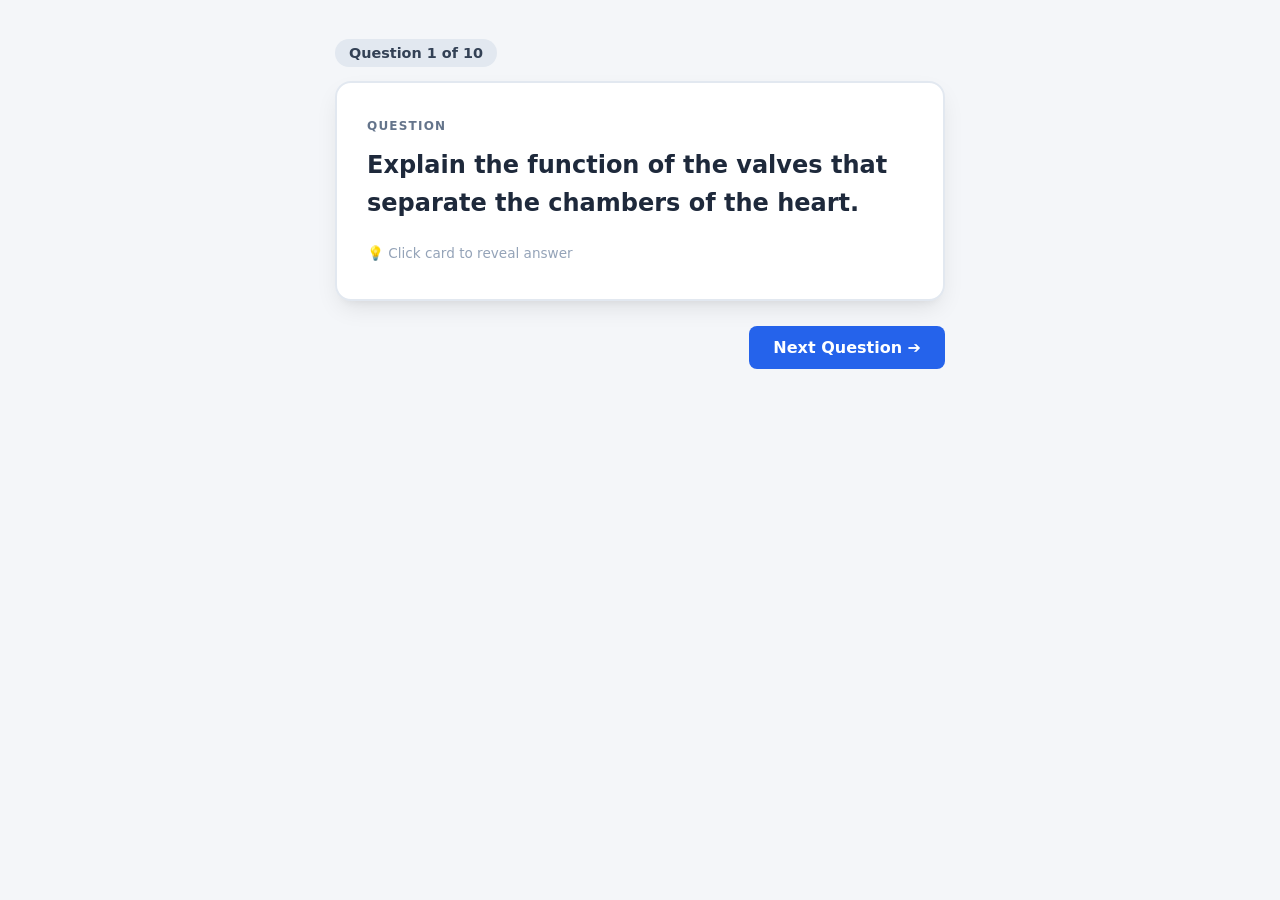
==== quiz.html @ 1aec5ee6 "Initial commit of revision portal" ====
<!DOCTYPE html>
<html lang="en">
<head>
    <meta charset="UTF-8">
    <meta name="viewport" content="width=device-width, initial-scale=1.0">
    <title>Science Quiz</title>
    <link rel="stylesheet" href="css/main.css">
    <link rel="stylesheet" href="css/components.css">
</head>
<body>
    <div class="quiz-wrapper">
        <div class="quiz-header">
            <span id="questionTracker" class="tracker-badge">Question 1 of 1</span>
        </div>

        <!-- 3D Flashcard Container -->
        <div class="flashcard-container" onclick="flipCard()">
            <div id="flashcard" class="flashcard">
                <!-- Front Side (Question) -->
                <div class="card-face card-front">
                    <span class="card-label">QUESTION</span>
                    <h2 id="questionText">Loading...</h2>
                    <p class="card-hint">💡 Click card to reveal answer</p>
                </div>
                
                <!-- Back Side (Answer) -->
                <div class="card-face card-back">
                    <span class="card-label">ANSWER</span>
                    <h3 id="answerText">Loading...</h3>
                </div>
            </div>
        </div>

        <!-- Rating Controls (Hidden until card flips) -->
        <div id="ratingSection" class="rating-container hidden">
            <p class="rating-title">How well did you know this?</p>
            <div class="rating-buttons">
                <button class="rate-btn red" onclick="rateAnswer('red')">Incorrect 🔴</button>
                <button class="rate-btn yellow" onclick="rateAnswer('yellow')">Partly correct 🟡</button>
                <button class="rate-btn green" onclick="rateAnswer('green')">Got it! 🟢</button>
            </div>
        </div>

        <!-- Action Navigation -->
        <div class="quiz-actions">
            <button id="nextBtn" class="next-btn" onclick="nextQuestion()">Next Question ➔</button>
        </div>
    </div>

    <script src="js/lookup.js"></script>
    <script src="js/questions.js"></script>
    <script src="js/quiz.js"></script>
</body>
</html>
---- css/main.css ----
/* Base Styles */
* {
    box-sizing: border-box;
    margin: 0;
    padding: 0;
    font-family: system-ui, -apple-system, BlinkMacSystemFont, 'Segoe UI', Roboto, Oxygen, Ubuntu, Cantarell, sans-serif;
}

body {
    background-color: #f4f6f9;
    color: #333;
    line-height: 1.6;
}

.container {
    max-width: 1000px;
    margin: 20px auto;
    padding: 0 20px;
}

/* Header & Badge */
.navbar {
    display: flex;
    justify-content: space-between;
    align-items: center;
    background-color: #1e293b;
    color: #fff;
    padding: 15px 30px;
}

.user-profile-badge {
    display: flex;
    align-items: center;
    gap: 8px;
    background-color: #334155;
    padding: 6px 12px;
    border-radius: 20px;
    font-size: 0.9rem;
}

.badge-value {
    font-weight: bold;
    color: #38bdf8;
}

.btn-sm {
    background-color: #475569;
    color: #fff;
    border: none;
    padding: 4px 8px;
    border-radius: 4px;
    cursor: pointer;
    font-size: 0.75rem;
}

.btn-sm:hover {
    background-color: #64748b;
}
---- css/components.css ----
.card {
    background: #ffffff;
    padding: 24px;
    border-radius: 12px;
    box-shadow: 0 4px 12px rgba(0, 0, 0, 0.05);
    margin-bottom: 24px;
}

.subtitle {
    color: #64748b;
    font-size: 0.9rem;
    margin-bottom: 16px;
}

.form-row {
    display: flex;
    flex-wrap: wrap;
    gap: 16px;
    margin-bottom: 16px;
}

.gcse-options {
    display: flex;
    gap: 16px;
    flex-wrap: wrap;
}

.form-group {
    display: flex;
    flex-direction: column;
    gap: 6px;
    flex: 1;
    min-width: 180px;
}

label {
    font-weight: 600;
    font-size: 0.9rem;
    color: #1e293b;
}

select {
    padding: 10px 14px;
    border: 1px solid #cbd5e1;
    border-radius: 6px;
    font-size: 1rem;
    background-color: #fff;
    width: 100%;
}

select:disabled {
    background-color: #f1f5f9;
    cursor: not-allowed;
}

.button-group {
    display: flex;
    gap: 12px;
    margin-top: 20px;
}

.btn-primary {
    background-color: #2563eb;
    color: white;
    border: none;
    padding: 10px 18px;
    border-radius: 8px;
    font-weight: 600;
    cursor: pointer;
}

.btn-primary:disabled {
    background-color: #94a3b8;
    cursor: not-allowed;
}

.btn-secondary {
    background-color: #f1f5f9;
    color: #334155;
    border: 1px solid #cbd5e1;
    padding: 10px 18px;
    border-radius: 8px;
    font-weight: 600;
    cursor: pointer;
}

.btn-secondary:disabled {
    opacity: 0.6;
    cursor: not-allowed;
}

.hidden {
    display: none !important;
}

/* Container Layout */
.quiz-wrapper {
    max-width: 650px;
    margin: 40px auto;
    padding: 0 20px;
    font-family: system-ui, -apple-system, sans-serif;
}

.quiz-header {
    margin-bottom: 15px;
}

.tracker-badge {
    background: #e2e8f0;
    color: #334155;
    padding: 6px 14px;
    border-radius: 20px;
    font-weight: 600;
    font-size: 0.9rem;
}

/* 3D Flashcard Setup */
.flashcard-container {
    perspective: 1000px;
    cursor: pointer;
    margin-bottom: 25px;
}

.flashcard {
    position: relative;
    width: 100%;
    min-height: 220px;
    transition: transform 0.6s cubic-bezier(0.4, 0.2, 0.2, 1);
    transform-style: preserve-3d;
}

.flashcard.flipped {
    transform: rotateY(180deg);
}

.card-face {
    position: absolute;
    width: 100%;
    height: 100%;
    backface-visibility: hidden;
    border-radius: 16px;
    padding: 30px;
    box-sizing: border-box;
    display: flex;
    flex-direction: column;
    justify-content: center;
    box-shadow: 0 10px 25px -5px rgba(0, 0, 0, 0.1), 0 8px 10px -6px rgba(0, 0, 0, 0.05);
}

.card-front {
    background: #ffffff;
    border: 2px solid #e2e8f0;
    color: #1e293b;
}

.card-back {
    background: #f8fafc;
    border: 2px solid #cbd5e1;
    color: #0f172a;
    transform: rotateY(180deg);
}

.card-label {
    font-size: 0.75rem;
    font-weight: 700;
    letter-spacing: 0.1em;
    color: #64748b;
    margin-bottom: 10px;
}

.card-hint {
    margin-top: 20px;
    font-size: 0.85rem;
    color: #94a3b8;
}

/* Rating Buttons Section */
.rating-container {
    text-align: center;
    margin-bottom: 20px;
    animation: fadeIn 0.3s ease-in-out;
}

.rating-container.hidden {
    display: none;
}

.rating-title {
    font-size: 0.9rem;
    color: #64748b;
    margin-bottom: 10px;
}

.rating-buttons {
    display: flex;
    gap: 12px;
    justify-content: center;
}

.rate-btn {
    flex: 1;
    padding: 10px 16px;
    border: none;
    border-radius: 8px;
    font-weight: 600;
    cursor: pointer;
    transition: transform 0.1s ease, filter 0.2s ease;
}

.rate-btn:hover {
    transform: translateY(-2px);
    filter: brightness(0.95);
}

.rate-btn.red { background-color: #fee2e2; color: #991b1b; }
.rate-btn.yellow { background-color: #fef3c7; color: #92400e; }
.rate-btn.green { background-color: #dcfce7; color: #166534; }

/* Navigation */
.quiz-actions {
    display: flex;
    justify-content: flex-end;
}

.next-btn {
    background-color: #2563eb;
    color: white;
    border: none;
    padding: 12px 24px;
    border-radius: 8px;
    font-weight: 600;
    font-size: 1rem;
    cursor: pointer;
}

.next-btn:hover {
    background-color: #1d4ed8;
}

@keyframes fadeIn {
    from { opacity: 0; transform: translateY(6px); }
    to { opacity: 1; transform: translateY(0); }
}
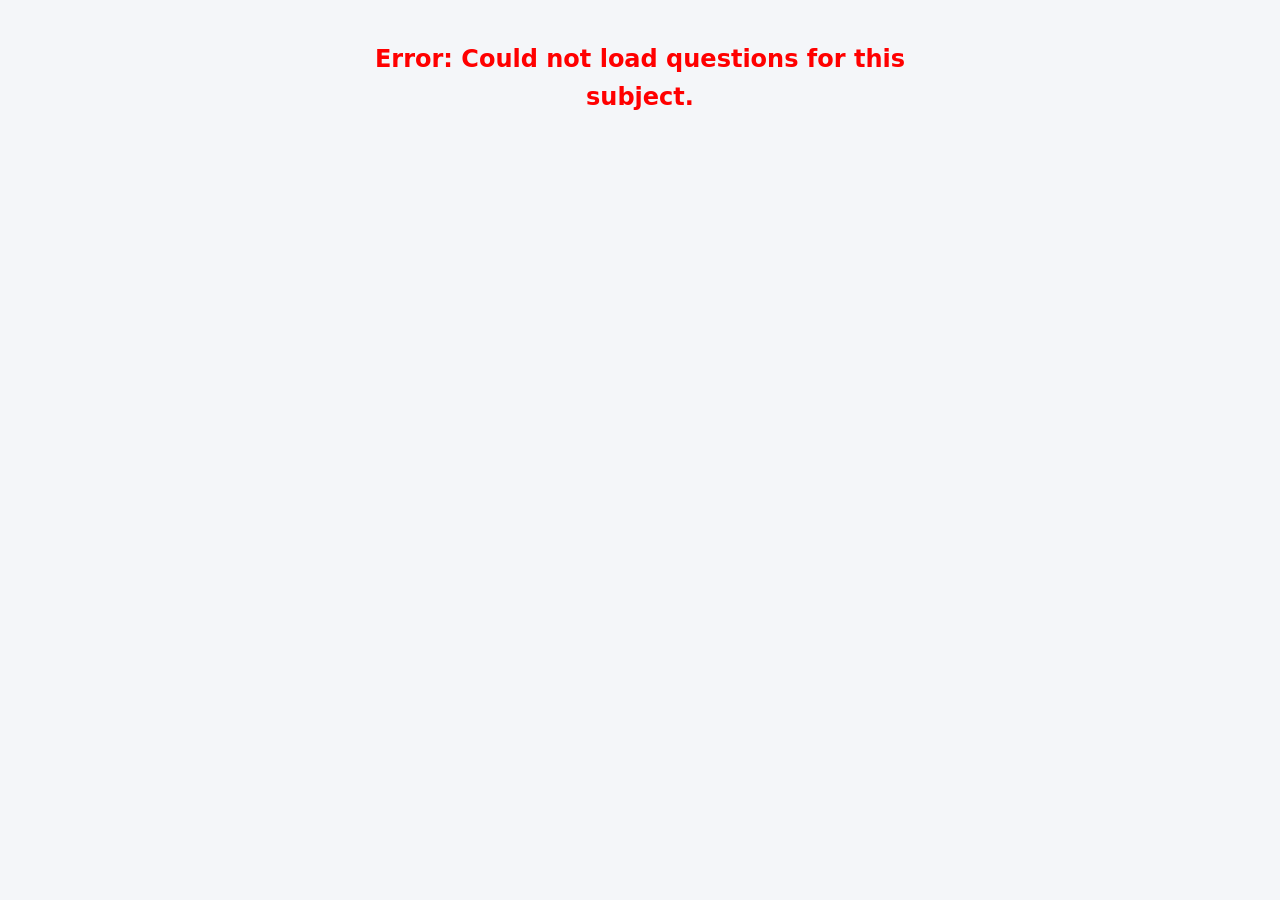
==== commit 6e5392dc: "update some fixes for subtopics" ====
--- a/quiz.html
+++ b/quiz.html
@@ -48,6 +48,7 @@
     </div>
 
     <script src="js/lookup.js"></script>
+    <script src="app.js"></script>
     <script src="js/questions.js"></script>
     <script src="js/quiz.js"></script>
 </body>
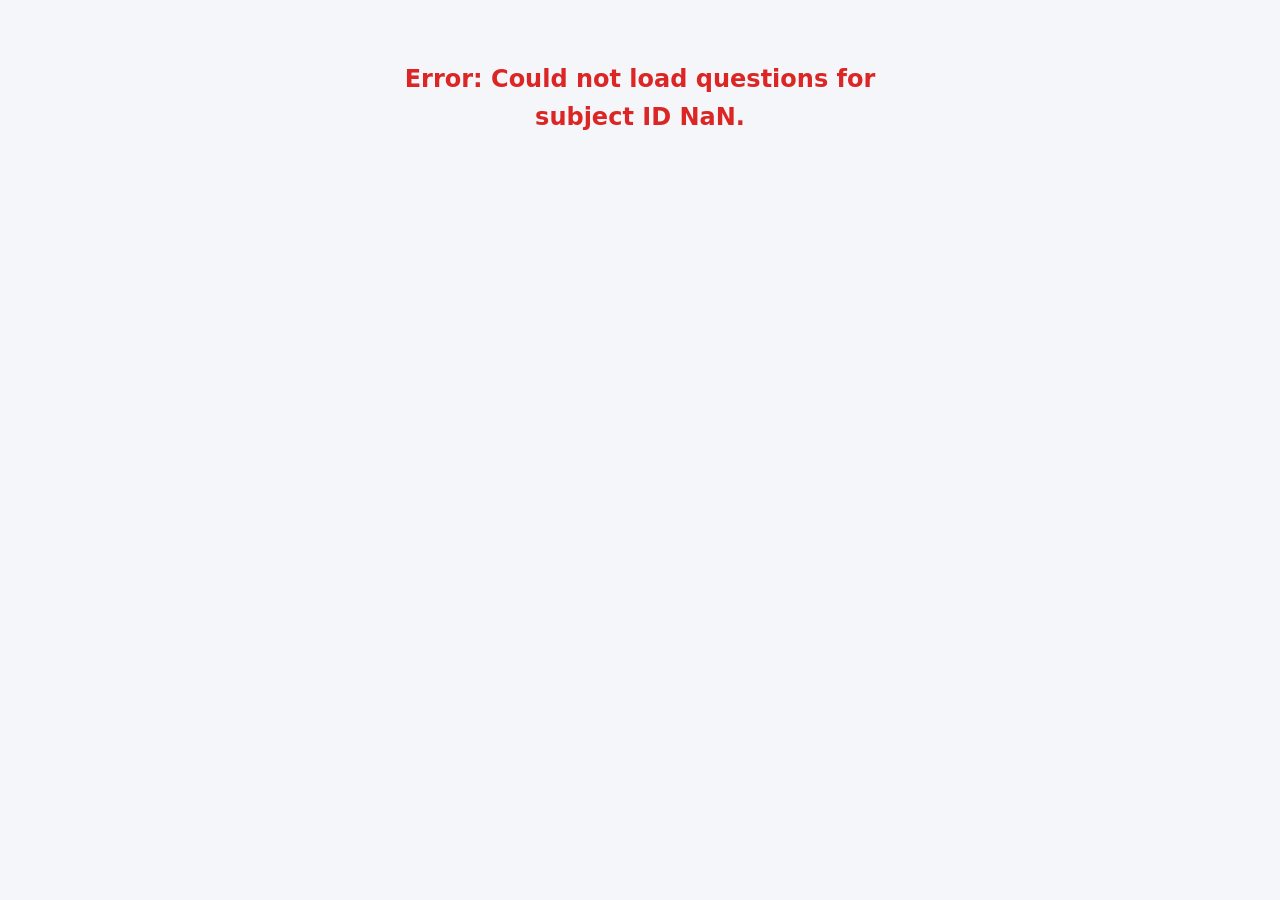
==== commit b17876c8: "updates" ====
--- a/quiz.html
+++ b/quiz.html
@@ -41,15 +41,13 @@
             </div>
         </div>
 
-        <!-- Action Navigation -->
-        <div class="quiz-actions">
-            <button id="nextBtn" class="next-btn" onclick="nextQuestion()">Next Question ➔</button>
-        </div>
+<!-- Action Navigation -->
+    <div class="quiz-actions">
+        <button id="nextBtn" class="next-btn" onclick="nextQuestion()">Next Question ➔</button>
     </div>
+</div>
 
-    <script src="js/lookup.js"></script>
-    <script src="app.js"></script>
-    <script src="js/questions.js"></script>
-    <script src="js/quiz.js"></script>
+<!-- Only load quiz.js here -->
+<script src="js/quiz.js"></script>
 </body>
 </html>
